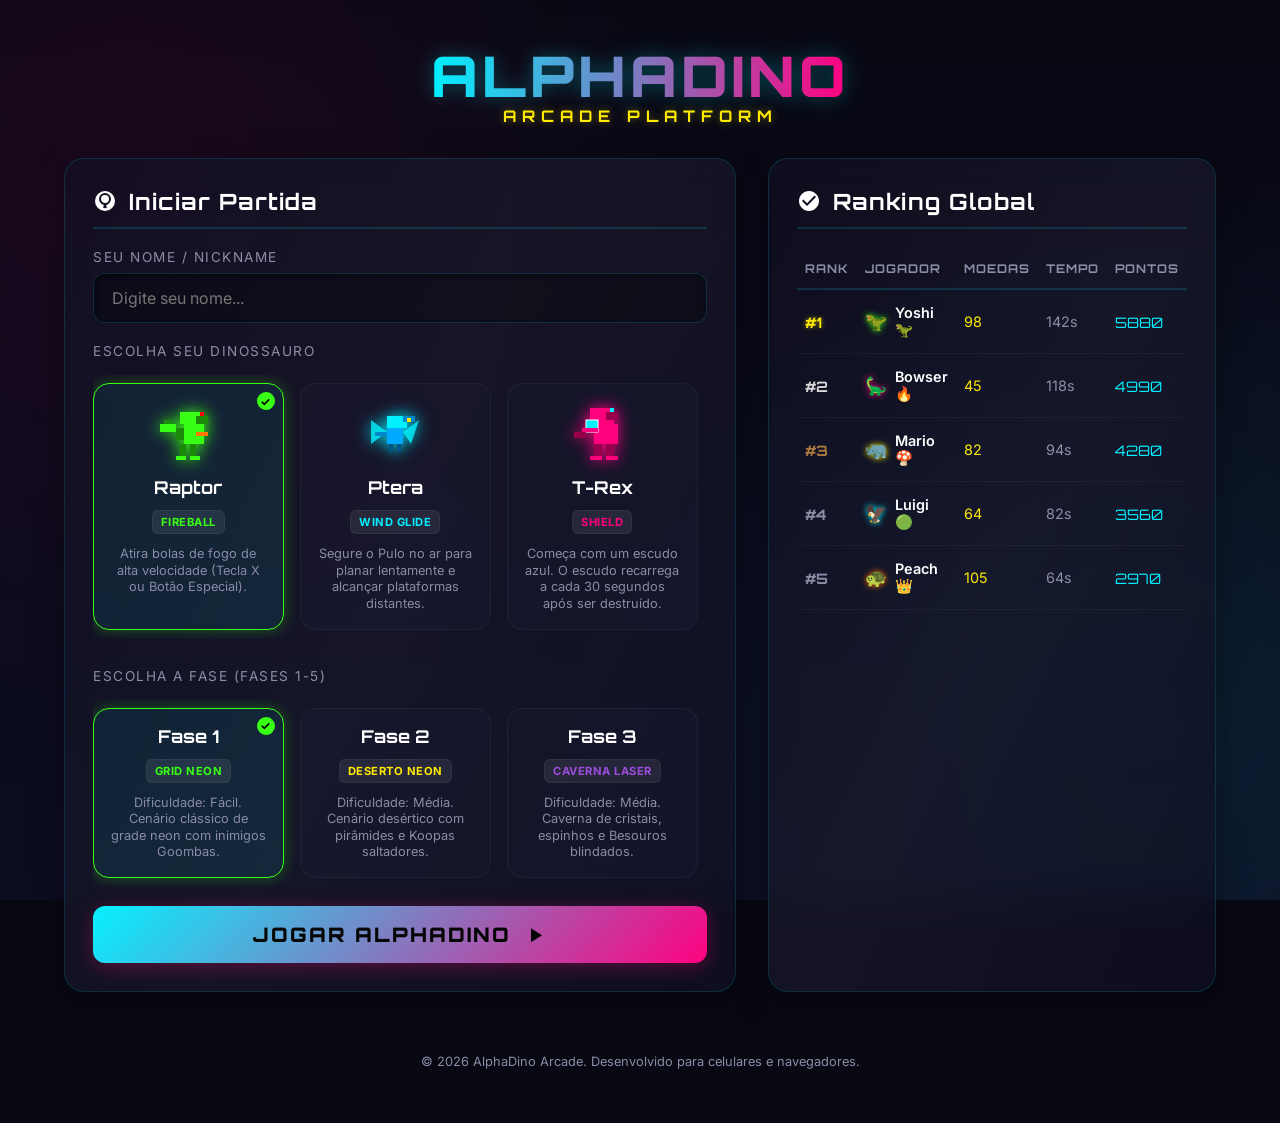
==== index.html @ 792473fb "first commit" ====
<!DOCTYPE html>
<html lang="pt-BR">
<head>
  <meta charset="UTF-8">
  <meta name="viewport" content="width=device-width, initial-scale=1.0">
  <title>AlphaDino - Plataforma de Jogos Neon Platformer</title>
  <link rel="stylesheet" href="style.css">
  <link rel="manifest" href="manifest.json">
  <meta name="theme-color" content="#080813">
  <link rel="apple-touch-icon" href="icon-192.png">
</head>
<body>
  <div class="container">
    
    <header>
      <div class="logo-container">
        <h1 class="logo-main" id="platform-title">AlphaDino</h1>
        <div class="logo-sub">Arcade Platform</div>
      </div>
    </header>

    <main class="dashboard-grid">
      
      <!-- Character Selection & Name Setup -->
      <section class="card" aria-labelledby="char-setup-title">
        <h2 id="char-setup-title" class="card-title">
          <svg style="width:24px;height:24px" viewBox="0 0 24 24">
            <path fill="currentColor" d="M12,2A10,10 0 0,0 2,12A10,10 0 0,0 12,22A10,10 0 0,0 22,12A10,10 0 0,0 12,2M12,4A6,6 0 0,1 18,10C18,12.91 15.96,15.35 13.14,15.88L13.88,18.64L12,19.14L10.12,18.64L10.86,15.88C8.04,15.35 6,12.91 6,10A6,6 0 0,1 12,4M12,6A4,4 0 0,0 8,10C8,12.2 9.8,14 12,14A4,4 0 0,0 16,10A4,4 0 0,0 12,6Z" />
          </svg>
          Iniciar Partida
        </h2>
        
        <!-- Player Name Setup -->
        <div class="setup-group">
          <label class="setup-label" for="player-name">Seu Nome / Nickname</label>
          <input type="text" id="player-name" class="input-glow" placeholder="Digite seu nome..." maxlength="15" autocomplete="off">
        </div>

        <!-- Character Carousel -->
        <div class="character-select-container">
          <label class="setup-label">Escolha seu Dinossauro</label>
          <div class="character-carousel" id="char-carousel">
            
            <!-- Character 1: Raptor (Green) -->
            <div class="character-card selected" data-char="raptor" style="--selected-color: var(--neon-green); --selected-color-rgb: 57, 255, 20;">
              <div class="character-sprite">
                <svg viewBox="0 0 64 64">
                  <!-- Green Cyber Raptor -->
                  <rect x="24" y="12" width="24" height="12" fill="#39ff14" />
                  <rect x="40" y="16" width="12" height="8" fill="#1b8a0a" />
                  <rect x="44" y="12" width="4" height="4" fill="#ff0000" /> <!-- Red eye -->
                  <rect x="28" y="24" width="20" height="20" fill="#39ff14" />
                  <rect x="20" y="28" width="8" height="12" fill="#1b8a0a" />
                  <rect x="4" y="24" width="16" height="8" fill="#39ff14" /> <!-- Tail -->
                  <rect x="8" y="20" width="8" height="4" fill="#1b8a0a" />
                  <!-- Fire shoot weapon attachment -->
                  <rect x="40" y="32" width="12" height="4" fill="#ff7700" />
                  <!-- Legs -->
                  <rect x="24" y="44" width="6" height="12" fill="#1b8a0a" />
                  <rect x="34" y="44" width="6" height="12" fill="#1b8a0a" />
                  <rect x="20" y="56" width="10" height="4" fill="#39ff14" />
                  <rect x="34" y="56" width="10" height="4" fill="#39ff14" />
                </svg>
              </div>
              <div class="character-name">Raptor</div>
              <span class="character-power-badge">Fireball</span>
              <div class="character-power-desc">Atira bolas de fogo de alta velocidade (Tecla X ou Botão Especial).</div>
            </div>

            <!-- Character 2: Ptera (Blue) -->
            <div class="character-card" data-char="ptera" style="--selected-color: var(--neon-cyan); --selected-color-rgb: 0, 240, 255;">
              <div class="character-sprite">
                <svg viewBox="0 0 64 64">
                  <!-- Blue Flying Ptera -->
                  <rect x="24" y="16" width="20" height="12" fill="#00f0ff" />
                  <rect x="40" y="16" width="12" height="6" fill="#0088cc" />
                  <rect x="44" y="18" width="4" height="4" fill="#ffea00" /> <!-- Yellow eye -->
                  <rect x="24" y="28" width="16" height="16" fill="#00aaff" />
                  <!-- Wings -->
                  <path d="M 8 20 L 24 32 L 8 44 Z" fill="#00f0ff" opacity="0.8"/>
                  <path d="M 40 32 L 56 20 L 48 44 Z" fill="#00f0ff" opacity="0.8"/>
                  <!-- Tail -->
                  <rect x="12" y="32" width="12" height="4" fill="#0088cc" />
                  <!-- Small Legs -->
                  <rect x="26" y="44" width="4" height="8" fill="#005588" />
                  <rect x="34" y="44" width="4" height="8" fill="#005588" />
                </svg>
              </div>
              <div class="character-name">Ptera</div>
              <span class="character-power-badge">Wind Glide</span>
              <div class="character-power-desc">Segure o Pulo no ar para planar lentamente e alcançar plataformas distantes.</div>
            </div>

            <!-- Character 3: T-Rex (Red) -->
            <div class="character-card" data-char="trex" style="--selected-color: var(--neon-magenta); --selected-color-rgb: 255, 0, 127;">
              <div class="character-sprite">
                <svg viewBox="0 0 64 64">
                  <!-- Red Shielded T-Rex -->
                  <rect x="20" y="8" width="24" height="16" fill="#ff007f" />
                  <rect x="36" y="12" width="12" height="8" fill="#99004c" />
                  <rect x="40" y="8" width="4" height="4" fill="#00f0ff" /> <!-- Cyan cyber eye -->
                  <rect x="24" y="24" width="24" height="20" fill="#ff007f" />
                  <!-- Cybernetic Armor / Shield generator on back -->
                  <rect x="16" y="20" width="12" height="12" fill="#00f0ff" stroke="#fff" stroke-width="1" />
                  <rect x="12" y="28" width="16" height="4" fill="#ff007f" /> <!-- Tail -->
                  <rect x="4" y="32" width="12" height="6" fill="#99004c" />
                  <!-- Big Legs -->
                  <rect x="24" y="44" width="8" height="12" fill="#99004c" />
                  <rect x="36" y="44" width="8" height="12" fill="#99004c" />
                  <rect x="20" y="56" width="12" height="4" fill="#ff007f" />
                  <rect x="36" y="56" width="12" height="4" fill="#ff007f" />
                </svg>
              </div>
              <div class="character-name">T-Rex</div>
              <span class="character-power-badge">Shield</span>
              <div class="character-power-desc">Começa com um escudo azul. O escudo recarrega a cada 30 segundos após ser destruído.</div>
            </div>

            <!-- Character 4: Trike (Yellow) -->
            <div class="character-card" data-char="trike" style="--selected-color: var(--neon-yellow); --selected-color-rgb: 255, 234, 0;">
              <div class="character-sprite">
                <svg viewBox="0 0 64 64">
                  <!-- Yellow Horned Triceratops -->
                  <rect x="24" y="16" width="20" height="16" fill="#ffea00" />
                  <!-- Horns -->
                  <polygon points="44,20 52,16 44,24" fill="#ffffff" />
                  <polygon points="40,12 48,8 40,16" fill="#ffffff" />
                  <polygon points="42,28 48,28 42,32" fill="#ffffff" />
                  <!-- Eye -->
                  <rect x="34" y="20" width="4" height="4" fill="#ff007f" />
                  <!-- Body -->
                  <rect x="16" y="28" width="24" height="18" fill="#ccaa00" />
                  <rect x="8" y="32" width="12" height="6" fill="#997700" /> <!-- Tail -->
                  <!-- Heavy Legs -->
                  <rect x="20" y="46" width="6" height="10" fill="#997700" />
                  <rect x="32" y="46" width="6" height="10" fill="#997700" />
                  <rect x="16" y="56" width="10" height="4" fill="#ffea00" />
                  <rect x="30" y="56" width="10" height="4" fill="#ffea00" />
                </svg>
              </div>
              <div class="character-name">Trike</div>
              <span class="character-power-badge">Dash Attack</span>
              <div class="character-power-desc">Dê um duplo clique no Pulo ou aperte Especial para dar um Dash e quebrar inimigos.</div>
            </div>

            <!-- Character 5: Stego (Orange) -->
            <div class="character-card" data-char="stego" style="--selected-color: var(--neon-orange); --selected-color-rgb: 255, 103, 0;">
              <div class="character-sprite">
                <svg viewBox="0 0 64 64">
                  <!-- Orange Spiked Stegosaurus -->
                  <rect x="24" y="16" width="20" height="12" fill="#ff6700" />
                  <rect x="40" y="20" width="10" height="6" fill="#cc5200" />
                  <rect x="42" y="16" width="4" height="4" fill="#00f0ff" />
                  <!-- Spikes/Plates on back -->
                  <polygon points="20,16 24,8 28,16" fill="#ff007f" />
                  <polygon points="28,16 32,8 36,16" fill="#ff007f" />
                  <polygon points="36,16 40,8 44,16" fill="#ff007f" />
                  <polygon points="12,24 16,16 20,24" fill="#ff007f" />
                  <!-- Body -->
                  <rect x="14" y="28" width="26" height="16" fill="#ff6700" />
                  <rect x="4" y="24" width="12" height="6" fill="#cc5200" /> <!-- Tail -->
                  <!-- Legs -->
                  <rect x="18" y="44" width="6" height="12" fill="#cc5200" />
                  <rect x="30" y="44" width="6" height="12" fill="#cc5200" />
                  <rect x="14" y="56" width="10" height="4" fill="#ff6700" />
                  <rect x="30" y="56" width="10" height="4" fill="#ff6700" />
                </svg>
              </div>
              <div class="character-name">Stego</div>
              <span class="character-power-badge">Magnet</span>
              <div class="character-power-desc">Ímã permanente de curto alcance para atrair todas as moedas e itens próximos.</div>
            </div>

          </div>
        </div>

        <!-- Level Selection Carousel -->
        <div class="character-select-container" style="margin-top: 10px;">
          <label class="setup-label">Escolha a Fase (Fases 1-5)</label>
          <div class="character-carousel" id="level-carousel">
            
            <!-- Level 1 -->
            <div class="character-card selected" data-level="1" style="--selected-color: var(--neon-green); --selected-color-rgb: 57, 255, 20;">
              <div class="character-name">Fase 1</div>
              <span class="character-power-badge">Grid Neon</span>
              <div class="character-power-desc">Dificuldade: Fácil.<br>Cenário clássico de grade neon com inimigos Goombas.</div>
            </div>

            <!-- Level 2 -->
            <div class="character-card" data-level="2" style="--selected-color: var(--neon-yellow); --selected-color-rgb: 255, 234, 0;">
              <div class="character-name">Fase 2</div>
              <span class="character-power-badge">Deserto Neon</span>
              <div class="character-power-desc">Dificuldade: Média.<br>Cenário desértico com pirâmides e Koopas saltadores.</div>
            </div>

            <!-- Level 3 -->
            <div class="character-card" data-level="3" style="--selected-color: var(--neon-purple); --selected-color-rgb: 157, 78, 221;">
              <div class="character-name">Fase 3</div>
              <span class="character-power-badge">Caverna Laser</span>
              <div class="character-power-desc">Dificuldade: Média.<br>Caverna de cristais, espinhos e Besouros blindados.</div>
            </div>

            <!-- Level 4 -->
            <div class="character-card" data-level="4" style="--selected-color: var(--neon-cyan); --selected-color-rgb: 0, 240, 255;">
              <div class="character-name">Fase 4</div>
              <span class="character-power-badge">Skyline Vapor</span>
              <div class="character-power-desc">Dificuldade: Difícil.<br>Prédios altos neon e Drones voadores armados.</div>
            </div>

            <!-- Level 5 -->
            <div class="character-card" data-level="5" style="--selected-color: var(--neon-magenta); --selected-color-rgb: 255, 0, 127;">
              <div class="character-name">Fase 5</div>
              <span class="character-power-badge">Core de Lava</span>
              <div class="character-power-desc">Dificuldade: Chefe.<br>Castelo de lava neon, plataformas móveis e Chefe Bowser-Dino.</div>
            </div>

          </div>
        </div>

        <!-- Start Button -->
        <button id="btn-start" class="btn-play">
          Jogar AlphaDino
          <svg style="width:24px;height:24px" viewBox="0 0 24 24">
            <path fill="currentColor" d="M8,5.14V19.14L19,12.14L8,5.14Z" />
          </svg>
        </button>
      </section>

      <!-- Leaderboard Column -->
      <section class="card" aria-labelledby="leaderboard-title">
        <h2 id="leaderboard-title" class="card-title">
          <svg style="width:24px;height:24px" viewBox="0 0 24 24">
            <path fill="currentColor" d="M12 2C6.5 2 2 6.5 2 12S6.5 22 12 22 22 17.5 22 12 17.5 2 12 2M10 17L5 12L6.41 10.59L10 14.17L17.59 6.58L19 8L10 17Z" />
          </svg>
          Ranking Global
        </h2>
        
        <div style="overflow-x: auto;">
          <table class="leaderboard-table" id="leaderboard-table">
            <thead>
              <tr>
                <th scope="col" style="width: 10%;">Rank</th>
                <th scope="col" style="width: 45%;">Jogador</th>
                <th scope="col" style="width: 15%;">Moedas</th>
                <th scope="col" style="width: 15%;">Tempo</th>
                <th scope="col" style="width: 15%;">Pontos</th>
              </tr>
            </thead>
            <tbody id="leaderboard-body">
              <!-- Dynamically populated via JS -->
            </tbody>
          </table>
          <div id="no-scores-message" class="no-scores" style="display: none;">
            Nenhuma pontuação registrada ainda. Seja o primeiro!
          </div>
        </div>
      </section>

    </main>

    <footer>
      <p>&copy; 2026 AlphaDino Arcade. Desenvolvido para celulares e navegadores.</p>
    </footer>
  </div>

  <script src="app.js"></script>
  <script>
    if ('serviceWorker' in navigator) {
      window.addEventListener('load', () => {
        navigator.serviceWorker.register('./sw.js')
          .then(reg => console.log('Service Worker registered:', reg.scope))
          .catch(err => console.log('Service Worker registration failed:', err));
      });
    }
  </script>
</body>
</html>
---- style.css ----
@import url('https://fonts.googleapis.com/css2?family=Inter:wght@300;400;600;800&family=Orbitron:wght@400;700;900&display=swap');

:root {
  --bg-color: #080813;
  --panel-bg: rgba(16, 16, 36, 0.65);
  --panel-border: rgba(0, 240, 255, 0.15);
  
  /* Neon colors */
  --neon-cyan: #00f0ff;
  --neon-magenta: #ff007f;
  --neon-yellow: #ffea00;
  --neon-green: #39ff14;
  --neon-orange: #ff6700;
  --neon-purple: #9d4edd;
  
  --text-primary: #ffffff;
  --text-secondary: #8b8ba7;
  
  --font-display: 'Orbitron', system-ui, sans-serif;
  --font-sans: 'Inter', system-ui, sans-serif;
}

* {
  box-sizing: border-box;
  margin: 0;
  padding: 0;
  -webkit-tap-highlight-color: transparent;
}

body {
  font-family: var(--font-sans);
  background-color: var(--bg-color);
  color: var(--text-primary);
  min-height: 100vh;
  display: flex;
  flex-direction: column;
  align-items: center;
  justify-content: flex-start;
  overflow-x: hidden;
  background-image: 
    radial-gradient(circle at 10% 20%, rgba(255, 0, 127, 0.08) 0%, transparent 40%),
    radial-gradient(circle at 90% 80%, rgba(0, 240, 255, 0.08) 0%, transparent 40%),
    linear-gradient(180deg, #080813 0%, #0d0d22 100%);
  background-attachment: fixed;
}

/* Custom Scrollbar */
::-webkit-scrollbar {
  width: 8px;
}
::-webkit-scrollbar-track {
  background: var(--bg-color);
}
::-webkit-scrollbar-thumb {
  background: var(--panel-border);
  border-radius: 4px;
}
::-webkit-scrollbar-thumb:hover {
  background: var(--neon-cyan);
}

/* Header & Layout Container */
.container {
  width: 100%;
  max-width: 1200px;
  padding: 24px;
  display: flex;
  flex-direction: column;
  gap: 32px;
  align-items: center;
  flex-grow: 1;
}

header {
  text-align: center;
  margin-top: 16px;
  display: flex;
  flex-direction: column;
  align-items: center;
  gap: 8px;
}

.logo-container {
  display: flex;
  flex-direction: column;
  align-items: center;
}

.logo-main {
  font-family: var(--font-display);
  font-size: 3.5rem;
  font-weight: 900;
  text-transform: uppercase;
  letter-spacing: 4px;
  background: linear-gradient(to right, var(--neon-cyan), var(--neon-magenta));
  -webkit-background-clip: text;
  -webkit-text-fill-color: transparent;
  filter: drop-shadow(0 0 10px rgba(0, 240, 255, 0.3));
  margin-bottom: -5px;
}

.logo-sub {
  font-family: var(--font-display);
  font-size: 1rem;
  font-weight: 700;
  letter-spacing: 6px;
  color: var(--neon-yellow);
  text-shadow: 0 0 8px rgba(255, 234, 0, 0.4);
  text-transform: uppercase;
}

/* Main Dashboard Layout */
.dashboard-grid {
  display: grid;
  grid-template-columns: 1fr;
  gap: 32px;
  width: 100%;
}

@media (min-width: 900px) {
  .dashboard-grid {
    grid-template-columns: 1.2fr 0.8fr;
  }
}

/* Glassmorphic Cards */
.card {
  background: var(--panel-bg);
  backdrop-filter: blur(16px);
  -webkit-backdrop-filter: blur(16px);
  border: 1px solid var(--panel-border);
  border-radius: 20px;
  padding: 28px;
  box-shadow: 0 8px 32px 0 rgba(0, 0, 0, 0.37);
  display: flex;
  flex-direction: column;
  gap: 20px;
  position: relative;
  overflow: hidden;
}

.card::before {
  content: '';
  position: absolute;
  top: 0;
  left: -50%;
  width: 200%;
  height: 100%;
  background: linear-gradient(
    to right,
    transparent,
    rgba(255, 255, 255, 0.03),
    transparent
  );
  transform: skewX(-25deg);
  pointer-events: none;
  transition: 0.75s;
}

.card:hover::before {
  left: 125%;
}

.card-title {
  font-family: var(--font-display);
  font-size: 1.4rem;
  font-weight: 700;
  color: var(--text-primary);
  display: flex;
  align-items: center;
  gap: 12px;
  border-bottom: 2px solid var(--panel-border);
  padding-bottom: 12px;
  letter-spacing: 1px;
}

/* Profile Setup Form */
.setup-group {
  display: flex;
  flex-direction: column;
  gap: 8px;
}

.setup-label {
  font-size: 0.85rem;
  text-transform: uppercase;
  letter-spacing: 1.5px;
  color: var(--text-secondary);
}

.input-glow {
  background: rgba(8, 8, 19, 0.8);
  border: 1.5px solid var(--panel-border);
  color: var(--text-primary);
  padding: 14px 18px;
  border-radius: 12px;
  font-size: 1rem;
  font-family: var(--font-sans);
  outline: none;
  transition: all 0.3s ease;
  box-shadow: inset 0 2px 4px rgba(0,0,0,0.5);
}

.input-glow:focus {
  border-color: var(--neon-cyan);
  box-shadow: 0 0 10px rgba(0, 240, 255, 0.25), inset 0 2px 4px rgba(0,0,0,0.5);
}

/* Character Selection Carousel */
.character-select-container {
  display: flex;
  flex-direction: column;
  gap: 16px;
}

.character-carousel {
  display: flex;
  gap: 16px;
  overflow-x: auto;
  padding: 8px 4px;
  scroll-snap-type: x mandatory;
  scrollbar-width: thin;
}

.character-card {
  flex: 0 0 calc(50% - 8px);
  scroll-snap-align: start;
  background: rgba(25, 25, 50, 0.4);
  border: 1.5px solid rgba(255, 255, 255, 0.05);
  border-radius: 16px;
  padding: 16px;
  display: flex;
  flex-direction: column;
  align-items: center;
  gap: 12px;
  cursor: pointer;
  transition: all 0.3s cubic-bezier(0.4, 0, 0.2, 1);
  text-align: center;
  position: relative;
}

@media (min-width: 600px) {
  .character-card {
    flex: 0 0 calc(33.33% - 11px);
  }
}

.character-card:hover {
  transform: translateY(-5px);
  border-color: rgba(255, 255, 255, 0.2);
}

.character-card.selected {
  background: rgba(0, 240, 255, 0.08);
  border-color: var(--selected-color, var(--neon-cyan));
  box-shadow: 0 0 15px rgba(var(--selected-color-rgb, 0, 240, 255), 0.3);
}

.character-card.selected::after {
  content: '✓';
  position: absolute;
  top: 8px;
  right: 8px;
  background: var(--selected-color, var(--neon-cyan));
  color: #000;
  font-weight: bold;
  font-size: 0.75rem;
  width: 18px;
  height: 18px;
  border-radius: 50%;
  display: flex;
  align-items: center;
  justify-content: center;
}

/* Character Visual Asset Mock */
.character-sprite {
  width: 64px;
  height: 64px;
  display: flex;
  align-items: center;
  justify-content: center;
  filter: drop-shadow(0 0 8px var(--selected-color));
}

.character-sprite svg {
  width: 100%;
  height: 100%;
}

.character-name {
  font-family: var(--font-display);
  font-size: 1.1rem;
  font-weight: 700;
  color: var(--text-primary);
}

.character-power-badge {
  background: rgba(255, 255, 255, 0.08);
  color: var(--selected-color, #fff);
  padding: 4px 8px;
  border-radius: 6px;
  font-size: 0.7rem;
  font-weight: 700;
  text-transform: uppercase;
  letter-spacing: 0.5px;
  border: 1px solid rgba(255,255,255,0.05);
}

.character-power-desc {
  font-size: 0.8rem;
  color: var(--text-secondary);
  line-height: 1.3;
}

/* Play Button */
.btn-play {
  background: linear-gradient(135deg, var(--neon-cyan) 0%, var(--neon-magenta) 100%);
  color: #000000;
  font-family: var(--font-display);
  font-size: 1.25rem;
  font-weight: 900;
  text-transform: uppercase;
  letter-spacing: 2px;
  padding: 16px 32px;
  border: none;
  border-radius: 12px;
  cursor: pointer;
  transition: all 0.3s ease;
  width: 100%;
  box-shadow: 0 4px 20px rgba(255, 0, 127, 0.3);
  display: flex;
  align-items: center;
  justify-content: center;
  gap: 12px;
}

.btn-play:hover {
  transform: translateY(-2px) scale(1.01);
  box-shadow: 
    0 0 20px rgba(0, 240, 255, 0.4),
    0 0 40px rgba(255, 0, 127, 0.4);
  color: #ffffff;
}

.btn-play:active {
  transform: translateY(1px);
}

/* Leaderboard Styling */
.leaderboard-table {
  width: 100%;
  border-collapse: collapse;
  text-align: left;
  font-size: 0.9rem;
}

.leaderboard-table th {
  font-family: var(--font-display);
  font-size: 0.75rem;
  font-weight: 700;
  text-transform: uppercase;
  color: var(--text-secondary);
  padding: 12px 8px;
  border-bottom: 2px solid var(--panel-border);
  letter-spacing: 1px;
}

.leaderboard-table td {
  padding: 14px 8px;
  border-bottom: 1px solid rgba(255, 255, 255, 0.04);
  font-weight: 400;
}

.leaderboard-table tr:hover td {
  background: rgba(255, 255, 255, 0.02);
}

.leaderboard-table tr:nth-child(1) .rank-num { color: var(--neon-yellow); font-weight: bold; text-shadow: 0 0 5px rgba(255,234,0,0.5); }
.leaderboard-table tr:nth-child(2) .rank-num { color: #d7d7d7; }
.leaderboard-table tr:nth-child(3) .rank-num { color: #ad783c; }

.rank-num {
  font-family: var(--font-display);
  font-weight: 700;
  color: var(--text-secondary);
}

.player-name-cell {
  font-weight: 600;
  display: flex;
  align-items: center;
  gap: 8px;
}

.mini-sprite {
  width: 20px;
  height: 20px;
  border-radius: 4px;
}

.score-num {
  font-family: var(--font-display);
  color: var(--neon-cyan);
}

.coins-num {
  color: var(--neon-yellow);
}

.time-num {
  color: var(--text-secondary);
}

.no-scores {
  text-align: center;
  color: var(--text-secondary);
  padding: 30px 0;
  font-style: italic;
}

/* Footer styling */
footer {
  text-align: center;
  padding: 30px 10px;
  color: var(--text-secondary);
  font-size: 0.8rem;
  margin-top: auto;
  width: 100%;
}
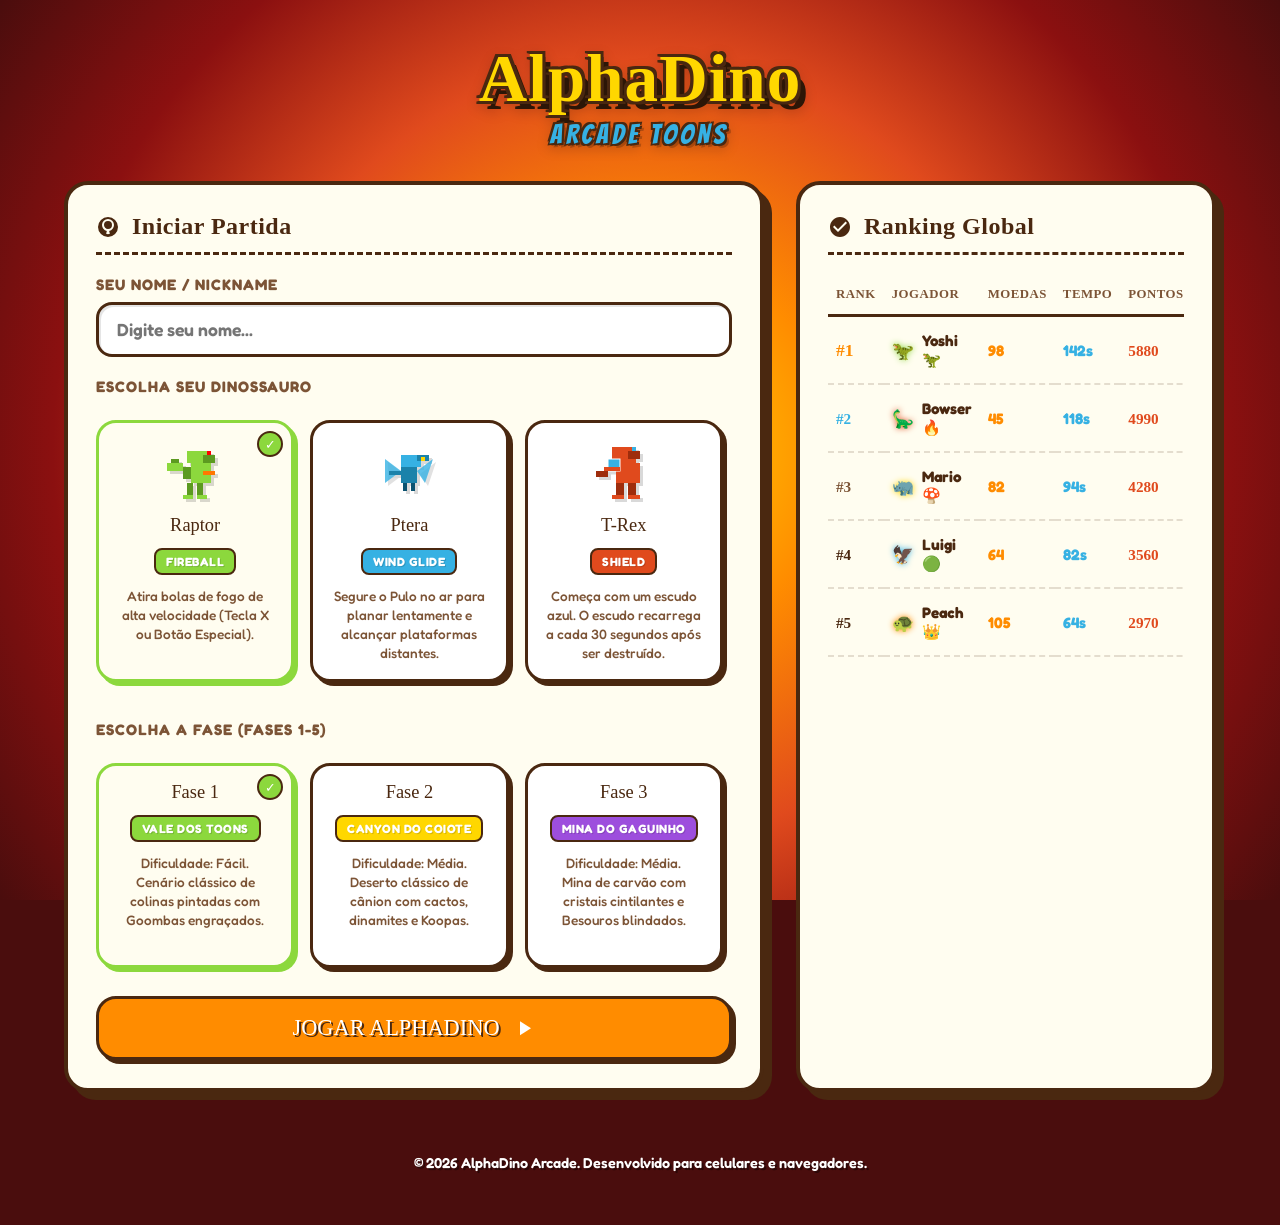
==== commit a4160e11: "Overhaul platformer and dashboard to cartoon Looney Tunes style with concentric circles, comic fonts" ====
--- a/index.html
+++ b/index.html
@@ -3,10 +3,10 @@
 <head>
   <meta charset="UTF-8">
   <meta name="viewport" content="width=device-width, initial-scale=1.0">
-  <title>AlphaDino - Plataforma de Jogos Neon Platformer</title>
+  <title>AlphaDino - Plataforma Cartoon Platformer</title>
   <link rel="stylesheet" href="style.css">
   <link rel="manifest" href="manifest.json">
-  <meta name="theme-color" content="#080813">
+  <meta name="theme-color" content="#ff8c00">
   <link rel="apple-touch-icon" href="icon-192.png">
 </head>
 <body>
@@ -15,10 +15,10 @@
     <header>
       <div class="logo-container">
         <h1 class="logo-main" id="platform-title">AlphaDino</h1>
-        <div class="logo-sub">Arcade Platform</div>
+        <div class="logo-sub">Arcade Toons</div>
       </div>
     </header>
-
+ 
     <main class="dashboard-grid">
       
       <!-- Character Selection & Name Setup -->
@@ -35,188 +35,188 @@
           <label class="setup-label" for="player-name">Seu Nome / Nickname</label>
           <input type="text" id="player-name" class="input-glow" placeholder="Digite seu nome..." maxlength="15" autocomplete="off">
         </div>
-
+ 
         <!-- Character Carousel -->
         <div class="character-select-container">
           <label class="setup-label">Escolha seu Dinossauro</label>
           <div class="character-carousel" id="char-carousel">
             
             <!-- Character 1: Raptor (Green) -->
-            <div class="character-card selected" data-char="raptor" style="--selected-color: var(--neon-green); --selected-color-rgb: 57, 255, 20;">
+            <div class="character-card selected" data-char="raptor" style="--selected-color: var(--toon-green);">
               <div class="character-sprite">
                 <svg viewBox="0 0 64 64">
                   <!-- Green Cyber Raptor -->
-                  <rect x="24" y="12" width="24" height="12" fill="#39ff14" />
-                  <rect x="40" y="16" width="12" height="8" fill="#1b8a0a" />
+                  <rect x="24" y="12" width="24" height="12" fill="#8cd83d" />
+                  <rect x="40" y="16" width="12" height="8" fill="#5c9a20" />
                   <rect x="44" y="12" width="4" height="4" fill="#ff0000" /> <!-- Red eye -->
-                  <rect x="28" y="24" width="20" height="20" fill="#39ff14" />
-                  <rect x="20" y="28" width="8" height="12" fill="#1b8a0a" />
-                  <rect x="4" y="24" width="16" height="8" fill="#39ff14" /> <!-- Tail -->
-                  <rect x="8" y="20" width="8" height="4" fill="#1b8a0a" />
+                  <rect x="28" y="24" width="20" height="20" fill="#8cd83d" />
+                  <rect x="20" y="28" width="8" height="12" fill="#5c9a20" />
+                  <rect x="4" y="24" width="16" height="8" fill="#8cd83d" /> <!-- Tail -->
+                  <rect x="8" y="20" width="8" height="4" fill="#5c9a20" />
                   <!-- Fire shoot weapon attachment -->
                   <rect x="40" y="32" width="12" height="4" fill="#ff7700" />
                   <!-- Legs -->
-                  <rect x="24" y="44" width="6" height="12" fill="#1b8a0a" />
-                  <rect x="34" y="44" width="6" height="12" fill="#1b8a0a" />
-                  <rect x="20" y="56" width="10" height="4" fill="#39ff14" />
-                  <rect x="34" y="56" width="10" height="4" fill="#39ff14" />
+                  <rect x="24" y="44" width="6" height="12" fill="#5c9a20" />
+                  <rect x="34" y="44" width="6" height="12" fill="#5c9a20" />
+                  <rect x="20" y="56" width="10" height="4" fill="#8cd83d" />
+                  <rect x="34" y="56" width="10" height="4" fill="#8cd83d" />
                 </svg>
               </div>
               <div class="character-name">Raptor</div>
-              <span class="character-power-badge">Fireball</span>
+              <span class="character-power-badge" style="--selected-color: var(--toon-green)">Fireball</span>
               <div class="character-power-desc">Atira bolas de fogo de alta velocidade (Tecla X ou Botão Especial).</div>
             </div>
-
+ 
             <!-- Character 2: Ptera (Blue) -->
-            <div class="character-card" data-char="ptera" style="--selected-color: var(--neon-cyan); --selected-color-rgb: 0, 240, 255;">
+            <div class="character-card" data-char="ptera" style="--selected-color: var(--toon-blue);">
               <div class="character-sprite">
                 <svg viewBox="0 0 64 64">
                   <!-- Blue Flying Ptera -->
-                  <rect x="24" y="16" width="20" height="12" fill="#00f0ff" />
-                  <rect x="40" y="16" width="12" height="6" fill="#0088cc" />
-                  <rect x="44" y="18" width="4" height="4" fill="#ffea00" /> <!-- Yellow eye -->
-                  <rect x="24" y="28" width="16" height="16" fill="#00aaff" />
+                  <rect x="24" y="16" width="20" height="12" fill="#36b1e3" />
+                  <rect x="40" y="16" width="12" height="6" fill="#1b82aa" />
+                  <rect x="44" y="18" width="4" height="4" fill="#ffd700" /> <!-- Yellow eye -->
+                  <rect x="24" y="28" width="16" height="16" fill="#1b82aa" />
                   <!-- Wings -->
-                  <path d="M 8 20 L 24 32 L 8 44 Z" fill="#00f0ff" opacity="0.8"/>
-                  <path d="M 40 32 L 56 20 L 48 44 Z" fill="#00f0ff" opacity="0.8"/>
+                  <path d="M 8 20 L 24 32 L 8 44 Z" fill="#36b1e3" opacity="0.8"/>
+                  <path d="M 40 32 L 56 20 L 48 44 Z" fill="#36b1e3" opacity="0.8"/>
                   <!-- Tail -->
-                  <rect x="12" y="32" width="12" height="4" fill="#0088cc" />
+                  <rect x="12" y="32" width="12" height="4" fill="#1b82aa" />
                   <!-- Small Legs -->
-                  <rect x="26" y="44" width="4" height="8" fill="#005588" />
-                  <rect x="34" y="44" width="4" height="8" fill="#005588" />
+                  <rect x="26" y="44" width="4" height="8" fill="#0b5270" />
+                  <rect x="34" y="44" width="4" height="8" fill="#0b5270" />
                 </svg>
               </div>
               <div class="character-name">Ptera</div>
-              <span class="character-power-badge">Wind Glide</span>
+              <span class="character-power-badge" style="--selected-color: var(--toon-blue)">Wind Glide</span>
               <div class="character-power-desc">Segure o Pulo no ar para planar lentamente e alcançar plataformas distantes.</div>
             </div>
-
+ 
             <!-- Character 3: T-Rex (Red) -->
-            <div class="character-card" data-char="trex" style="--selected-color: var(--neon-magenta); --selected-color-rgb: 255, 0, 127;">
+            <div class="character-card" data-char="trex" style="--selected-color: var(--toon-red);">
               <div class="character-sprite">
                 <svg viewBox="0 0 64 64">
                   <!-- Red Shielded T-Rex -->
-                  <rect x="20" y="8" width="24" height="16" fill="#ff007f" />
-                  <rect x="36" y="12" width="12" height="8" fill="#99004c" />
-                  <rect x="40" y="8" width="4" height="4" fill="#00f0ff" /> <!-- Cyan cyber eye -->
-                  <rect x="24" y="24" width="24" height="20" fill="#ff007f" />
+                  <rect x="20" y="8" width="24" height="16" fill="#e04a1d" />
+                  <rect x="36" y="12" width="12" height="8" fill="#9e2d0d" />
+                  <rect x="40" y="8" width="4" height="4" fill="#36b1e3" /> <!-- Cyan eye -->
+                  <rect x="24" y="24" width="24" height="20" fill="#e04a1d" />
                   <!-- Cybernetic Armor / Shield generator on back -->
-                  <rect x="16" y="20" width="12" height="12" fill="#00f0ff" stroke="#fff" stroke-width="1" />
-                  <rect x="12" y="28" width="16" height="4" fill="#ff007f" /> <!-- Tail -->
-                  <rect x="4" y="32" width="12" height="6" fill="#99004c" />
+                  <rect x="16" y="20" width="12" height="12" fill="#36b1e3" stroke="#fff" stroke-width="1" />
+                  <rect x="12" y="28" width="16" height="4" fill="#e04a1d" /> <!-- Tail -->
+                  <rect x="4" y="32" width="12" height="6" fill="#9e2d0d" />
                   <!-- Big Legs -->
-                  <rect x="24" y="44" width="8" height="12" fill="#99004c" />
-                  <rect x="36" y="44" width="8" height="12" fill="#99004c" />
-                  <rect x="20" y="56" width="12" height="4" fill="#ff007f" />
-                  <rect x="36" y="56" width="12" height="4" fill="#ff007f" />
+                  <rect x="24" y="44" width="8" height="12" fill="#9e2d0d" />
+                  <rect x="36" y="44" width="8" height="12" fill="#9e2d0d" />
+                  <rect x="20" y="56" width="12" height="4" fill="#e04a1d" />
+                  <rect x="36" y="56" width="12" height="4" fill="#e04a1d" />
                 </svg>
               </div>
               <div class="character-name">T-Rex</div>
-              <span class="character-power-badge">Shield</span>
+              <span class="character-power-badge" style="--selected-color: var(--toon-red)">Shield</span>
               <div class="character-power-desc">Começa com um escudo azul. O escudo recarrega a cada 30 segundos após ser destruído.</div>
             </div>
-
+ 
             <!-- Character 4: Trike (Yellow) -->
-            <div class="character-card" data-char="trike" style="--selected-color: var(--neon-yellow); --selected-color-rgb: 255, 234, 0;">
+            <div class="character-card" data-char="trike" style="--selected-color: var(--toon-yellow);">
               <div class="character-sprite">
                 <svg viewBox="0 0 64 64">
                   <!-- Yellow Horned Triceratops -->
-                  <rect x="24" y="16" width="20" height="16" fill="#ffea00" />
+                  <rect x="24" y="16" width="20" height="16" fill="#ffd700" />
                   <!-- Horns -->
                   <polygon points="44,20 52,16 44,24" fill="#ffffff" />
                   <polygon points="40,12 48,8 40,16" fill="#ffffff" />
                   <polygon points="42,28 48,28 42,32" fill="#ffffff" />
                   <!-- Eye -->
-                  <rect x="34" y="20" width="4" height="4" fill="#ff007f" />
+                  <rect x="34" y="20" width="4" height="4" fill="#e04a1d" />
                   <!-- Body -->
-                  <rect x="16" y="28" width="24" height="18" fill="#ccaa00" />
-                  <rect x="8" y="32" width="12" height="6" fill="#997700" /> <!-- Tail -->
+                  <rect x="16" y="28" width="24" height="18" fill="#bfa200" />
+                  <rect x="8" y="32" width="12" height="6" fill="#8c7700" /> <!-- Tail -->
                   <!-- Heavy Legs -->
-                  <rect x="20" y="46" width="6" height="10" fill="#997700" />
-                  <rect x="32" y="46" width="6" height="10" fill="#997700" />
-                  <rect x="16" y="56" width="10" height="4" fill="#ffea00" />
-                  <rect x="30" y="56" width="10" height="4" fill="#ffea00" />
+                  <rect x="20" y="46" width="6" height="10" fill="#8c7700" />
+                  <rect x="32" y="46" width="6" height="10" fill="#8c7700" />
+                  <rect x="16" y="56" width="10" height="4" fill="#ffd700" />
+                  <rect x="30" y="56" width="10" height="4" fill="#ffd700" />
                 </svg>
               </div>
               <div class="character-name">Trike</div>
-              <span class="character-power-badge">Dash Attack</span>
+              <span class="character-power-badge" style="--selected-color: var(--toon-yellow)">Dash Attack</span>
               <div class="character-power-desc">Dê um duplo clique no Pulo ou aperte Especial para dar um Dash e quebrar inimigos.</div>
             </div>
-
+ 
             <!-- Character 5: Stego (Orange) -->
-            <div class="character-card" data-char="stego" style="--selected-color: var(--neon-orange); --selected-color-rgb: 255, 103, 0;">
+            <div class="character-card" data-char="stego" style="--selected-color: var(--toon-orange);">
               <div class="character-sprite">
                 <svg viewBox="0 0 64 64">
                   <!-- Orange Spiked Stegosaurus -->
-                  <rect x="24" y="16" width="20" height="12" fill="#ff6700" />
-                  <rect x="40" y="20" width="10" height="6" fill="#cc5200" />
-                  <rect x="42" y="16" width="4" height="4" fill="#00f0ff" />
+                  <rect x="24" y="16" width="20" height="12" fill="#ff8c00" />
+                  <rect x="40" y="20" width="10" height="6" fill="#c46c00" />
+                  <rect x="42" y="16" width="4" height="4" fill="#36b1e3" />
                   <!-- Spikes/Plates on back -->
-                  <polygon points="20,16 24,8 28,16" fill="#ff007f" />
-                  <polygon points="28,16 32,8 36,16" fill="#ff007f" />
-                  <polygon points="36,16 40,8 44,16" fill="#ff007f" />
-                  <polygon points="12,24 16,16 20,24" fill="#ff007f" />
+                  <polygon points="20,16 24,8 28,16" fill="#e04a1d" />
+                  <polygon points="28,16 32,8 36,16" fill="#e04a1d" />
+                  <polygon points="36,16 40,8 44,16" fill="#e04a1d" />
+                  <polygon points="12,24 16,16 20,24" fill="#e04a1d" />
                   <!-- Body -->
-                  <rect x="14" y="28" width="26" height="16" fill="#ff6700" />
-                  <rect x="4" y="24" width="12" height="6" fill="#cc5200" /> <!-- Tail -->
+                  <rect x="14" y="28" width="26" height="16" fill="#ff8c00" />
+                  <rect x="4" y="24" width="12" height="6" fill="#c46c00" /> <!-- Tail -->
                   <!-- Legs -->
-                  <rect x="18" y="44" width="6" height="12" fill="#cc5200" />
-                  <rect x="30" y="44" width="6" height="12" fill="#cc5200" />
-                  <rect x="14" y="56" width="10" height="4" fill="#ff6700" />
-                  <rect x="30" y="56" width="10" height="4" fill="#ff6700" />
+                  <rect x="18" y="44" width="6" height="12" fill="#c46c00" />
+                  <rect x="30" y="44" width="6" height="12" fill="#c46c00" />
+                  <rect x="14" y="56" width="10" height="4" fill="#ff8c00" />
+                  <rect x="30" y="56" width="10" height="4" fill="#ff8c00" />
                 </svg>
               </div>
               <div class="character-name">Stego</div>
-              <span class="character-power-badge">Magnet</span>
+              <span class="character-power-badge" style="--selected-color: var(--toon-orange)">Magnet</span>
               <div class="character-power-desc">Ímã permanente de curto alcance para atrair todas as moedas e itens próximos.</div>
             </div>
-
+ 
           </div>
         </div>
-
+ 
         <!-- Level Selection Carousel -->
         <div class="character-select-container" style="margin-top: 10px;">
           <label class="setup-label">Escolha a Fase (Fases 1-5)</label>
           <div class="character-carousel" id="level-carousel">
             
             <!-- Level 1 -->
-            <div class="character-card selected" data-level="1" style="--selected-color: var(--neon-green); --selected-color-rgb: 57, 255, 20;">
+            <div class="character-card selected" data-level="1" style="--selected-color: var(--toon-green);">
               <div class="character-name">Fase 1</div>
-              <span class="character-power-badge">Grid Neon</span>
-              <div class="character-power-desc">Dificuldade: Fácil.<br>Cenário clássico de grade neon com inimigos Goombas.</div>
-            </div>
-
+              <span class="character-power-badge" style="--selected-color: var(--toon-green)">Vale dos Toons</span>
+              <div class="character-power-desc">Dificuldade: Fácil.<br>Cenário clássico de colinas pintadas com Goombas engraçados.</div>
+            </div>
+ 
             <!-- Level 2 -->
-            <div class="character-card" data-level="2" style="--selected-color: var(--neon-yellow); --selected-color-rgb: 255, 234, 0;">
+            <div class="character-card" data-level="2" style="--selected-color: var(--toon-yellow);">
               <div class="character-name">Fase 2</div>
-              <span class="character-power-badge">Deserto Neon</span>
-              <div class="character-power-desc">Dificuldade: Média.<br>Cenário desértico com pirâmides e Koopas saltadores.</div>
-            </div>
-
+              <span class="character-power-badge" style="--selected-color: var(--toon-yellow)">Canyon do Coiote</span>
+              <div class="character-power-desc">Dificuldade: Média.<br>Deserto clássico de cânion com cactos, dinamites e Koopas.</div>
+            </div>
+ 
             <!-- Level 3 -->
-            <div class="character-card" data-level="3" style="--selected-color: var(--neon-purple); --selected-color-rgb: 157, 78, 221;">
+            <div class="character-card" data-level="3" style="--selected-color: var(--toon-purple);">
               <div class="character-name">Fase 3</div>
-              <span class="character-power-badge">Caverna Laser</span>
-              <div class="character-power-desc">Dificuldade: Média.<br>Caverna de cristais, espinhos e Besouros blindados.</div>
-            </div>
-
+              <span class="character-power-badge" style="--selected-color: var(--toon-purple)">Mina do Gaguinho</span>
+              <div class="character-power-desc">Dificuldade: Média.<br>Mina de carvão com cristais cintilantes e Besouros blindados.</div>
+            </div>
+ 
             <!-- Level 4 -->
-            <div class="character-card" data-level="4" style="--selected-color: var(--neon-cyan); --selected-color-rgb: 0, 240, 255;">
+            <div class="character-card" data-level="4" style="--selected-color: var(--toon-blue);">
               <div class="character-name">Fase 4</div>
-              <span class="character-power-badge">Skyline Vapor</span>
-              <div class="character-power-desc">Dificuldade: Difícil.<br>Prédios altos neon e Drones voadores armados.</div>
-            </div>
-
+              <span class="character-power-badge" style="--selected-color: var(--toon-blue)">Cidade Maluca</span>
+              <div class="character-power-desc">Dificuldade: Difícil.<br>Prédios malucos com chaminés curvas e Drones atrapalhados.</div>
+            </div>
+ 
             <!-- Level 5 -->
-            <div class="character-card" data-level="5" style="--selected-color: var(--neon-magenta); --selected-color-rgb: 255, 0, 127;">
+            <div class="character-card" data-level="5" style="--selected-color: var(--toon-red);">
               <div class="character-name">Fase 5</div>
-              <span class="character-power-badge">Core de Lava</span>
-              <div class="character-power-desc">Dificuldade: Chefe.<br>Castelo de lava neon, plataformas móveis e Chefe Bowser-Dino.</div>
-            </div>
-
+              <span class="character-power-badge" style="--selected-color: var(--toon-red)">Vulcão do Taz</span>
+              <div class="character-power-desc">Dificuldade: Chefe.<br>Castelo de lava fumegante, pontes de madeira e Bowser Boss cartoon.</div>
+            </div>
+ 
           </div>
         </div>
-
+ 
         <!-- Start Button -->
         <button id="btn-start" class="btn-play">
           Jogar AlphaDino
@@ -225,6 +225,7 @@
           </svg>
         </button>
       </section>
+
 
       <!-- Leaderboard Column -->
       <section class="card" aria-labelledby="leaderboard-title">
--- a/style.css
+++ b/style.css
@@ -1,23 +1,27 @@
-@import url('https://fonts.googleapis.com/css2?family=Inter:wght@300;400;600;800&family=Orbitron:wght@400;700;900&display=swap');
+@import url('https://fonts.googleapis.com/css2?family=Fredoka:wght@300;400;500;600;700&family=Slackey&family=Bangers&display=swap');
 
 :root {
-  --bg-color: #080813;
-  --panel-bg: rgba(16, 16, 36, 0.65);
-  --panel-border: rgba(0, 240, 255, 0.15);
+  --bg-color: #4a0d0d;
+  --panel-bg: #fffdf0;
+  --panel-border: #4a2810;
+  --toon-brown: #4a2810;
+  --toon-shadow: #2c1607;
   
-  /* Neon colors */
-  --neon-cyan: #00f0ff;
-  --neon-magenta: #ff007f;
-  --neon-yellow: #ffea00;
-  --neon-green: #39ff14;
-  --neon-orange: #ff6700;
-  --neon-purple: #9d4edd;
+  /* Cartoon colors */
+  --toon-yellow: #ffd700;
+  --toon-orange: #ff8c00;
+  --toon-red: #e04a1d;
+  --toon-green: #8cd83d;
+  --toon-blue: #36b1e3;
+  --toon-pink: #ff60a0;
+  --toon-purple: #9d4edd;
   
-  --text-primary: #ffffff;
-  --text-secondary: #8b8ba7;
+  --text-primary: #4a2810;
+  --text-secondary: #7c5436;
   
-  --font-display: 'Orbitron', system-ui, sans-serif;
-  --font-sans: 'Inter', system-ui, sans-serif;
+  --font-display: 'Slackey', cursive;
+  --font-sans: 'Fredoka', system-ui, sans-serif;
+  --font-action: 'Bangers', cursive;
 }
 
 * {
@@ -37,26 +41,26 @@
   align-items: center;
   justify-content: flex-start;
   overflow-x: hidden;
+  /* Looney Tunes Concentric Rings Background */
   background-image: 
-    radial-gradient(circle at 10% 20%, rgba(255, 0, 127, 0.08) 0%, transparent 40%),
-    radial-gradient(circle at 90% 80%, rgba(0, 240, 255, 0.08) 0%, transparent 40%),
-    linear-gradient(180deg, #080813 0%, #0d0d22 100%);
+    radial-gradient(circle, var(--toon-yellow) 0%, var(--toon-orange) 25%, var(--toon-red) 50%, #8b1010 75%, #4a0d0d 100%);
   background-attachment: fixed;
 }
 
 /* Custom Scrollbar */
 ::-webkit-scrollbar {
-  width: 8px;
+  width: 12px;
 }
 ::-webkit-scrollbar-track {
-  background: var(--bg-color);
+  background: var(--toon-brown);
 }
 ::-webkit-scrollbar-thumb {
-  background: var(--panel-border);
-  border-radius: 4px;
+  background: var(--toon-orange);
+  border-radius: 6px;
+  border: 3px solid var(--toon-brown);
 }
 ::-webkit-scrollbar-thumb:hover {
-  background: var(--neon-cyan);
+  background: var(--toon-yellow);
 }
 
 /* Header & Layout Container */
@@ -78,6 +82,7 @@
   flex-direction: column;
   align-items: center;
   gap: 8px;
+  filter: drop-shadow(0 4px 6px rgba(0, 0, 0, 0.15));
 }
 
 .logo-container {
@@ -88,24 +93,29 @@
 
 .logo-main {
   font-family: var(--font-display);
-  font-size: 3.5rem;
-  font-weight: 900;
-  text-transform: uppercase;
+  font-size: 4.2rem;
+  color: var(--toon-yellow);
+  text-shadow: 
+    3px 3px 0px var(--toon-brown),
+    -3px -3px 0px var(--toon-brown),
+    3px -3px 0px var(--toon-brown),
+    -3px 3px 0px var(--toon-brown),
+    8px 8px 0px var(--toon-shadow);
+  margin-bottom: 2px;
+  letter-spacing: 1px;
+}
+
+.logo-sub {
+  font-family: var(--font-action);
+  font-size: 1.7rem;
   letter-spacing: 4px;
-  background: linear-gradient(to right, var(--neon-cyan), var(--neon-magenta));
-  -webkit-background-clip: text;
-  -webkit-text-fill-color: transparent;
-  filter: drop-shadow(0 0 10px rgba(0, 240, 255, 0.3));
-  margin-bottom: -5px;
-}
-
-.logo-sub {
-  font-family: var(--font-display);
-  font-size: 1rem;
-  font-weight: 700;
-  letter-spacing: 6px;
-  color: var(--neon-yellow);
-  text-shadow: 0 0 8px rgba(255, 234, 0, 0.4);
+  color: var(--toon-blue);
+  text-shadow: 
+    2px 2px 0px var(--toon-brown),
+    -2px -2px 0px var(--toon-brown),
+    2px -2px 0px var(--toon-brown),
+    -2px 2px 0px var(--toon-brown),
+    4px 4px 0px rgba(0, 0, 0, 0.2);
   text-transform: uppercase;
 }
 
@@ -119,59 +129,40 @@
 
 @media (min-width: 900px) {
   .dashboard-grid {
-    grid-template-columns: 1.2fr 0.8fr;
+    grid-template-columns: 1.25fr 0.75fr;
   }
 }
 
-/* Glassmorphic Cards */
+/* Cartoon Panels (Cards) */
 .card {
   background: var(--panel-bg);
-  backdrop-filter: blur(16px);
-  -webkit-backdrop-filter: blur(16px);
-  border: 1px solid var(--panel-border);
-  border-radius: 20px;
+  border: 4px solid var(--panel-border);
+  border-radius: 24px;
   padding: 28px;
-  box-shadow: 0 8px 32px 0 rgba(0, 0, 0, 0.37);
+  box-shadow: 8px 8px 0px var(--toon-brown);
   display: flex;
   flex-direction: column;
   gap: 20px;
   position: relative;
   overflow: hidden;
-}
-
-.card::before {
-  content: '';
-  position: absolute;
-  top: 0;
-  left: -50%;
-  width: 200%;
-  height: 100%;
-  background: linear-gradient(
-    to right,
-    transparent,
-    rgba(255, 255, 255, 0.03),
-    transparent
-  );
-  transform: skewX(-25deg);
-  pointer-events: none;
-  transition: 0.75s;
-}
-
-.card:hover::before {
-  left: 125%;
+  transition: transform 0.2s ease, box-shadow 0.2s ease;
+}
+
+.card:hover {
+  transform: translate(-2px, -2px);
+  box-shadow: 10px 10px 0px var(--toon-brown);
 }
 
 .card-title {
   font-family: var(--font-display);
-  font-size: 1.4rem;
-  font-weight: 700;
+  font-size: 1.5rem;
   color: var(--text-primary);
   display: flex;
   align-items: center;
   gap: 12px;
-  border-bottom: 2px solid var(--panel-border);
+  border-bottom: 3px dashed var(--panel-border);
   padding-bottom: 12px;
-  letter-spacing: 1px;
+  letter-spacing: 0.5px;
 }
 
 /* Profile Setup Form */
@@ -182,28 +173,30 @@
 }
 
 .setup-label {
-  font-size: 0.85rem;
+  font-size: 0.95rem;
+  font-weight: 700;
   text-transform: uppercase;
-  letter-spacing: 1.5px;
+  letter-spacing: 1px;
   color: var(--text-secondary);
 }
 
 .input-glow {
-  background: rgba(8, 8, 19, 0.8);
-  border: 1.5px solid var(--panel-border);
+  background: #ffffff;
+  border: 3px solid var(--toon-brown);
   color: var(--text-primary);
   padding: 14px 18px;
-  border-radius: 12px;
-  font-size: 1rem;
+  border-radius: 16px;
+  font-size: 1.1rem;
   font-family: var(--font-sans);
+  font-weight: 600;
   outline: none;
-  transition: all 0.3s ease;
-  box-shadow: inset 0 2px 4px rgba(0,0,0,0.5);
+  transition: all 0.2s ease;
+  box-shadow: inset 2px 2px 0px rgba(0,0,0,0.1);
 }
 
 .input-glow:focus {
-  border-color: var(--neon-cyan);
-  box-shadow: 0 0 10px rgba(0, 240, 255, 0.25), inset 0 2px 4px rgba(0,0,0,0.5);
+  border-color: var(--toon-orange);
+  box-shadow: 0 0 0 4px rgba(255, 140, 0, 0.2), inset 2px 2px 0px rgba(0,0,0,0.1);
 }
 
 /* Character Selection Carousel */
@@ -225,18 +218,19 @@
 .character-card {
   flex: 0 0 calc(50% - 8px);
   scroll-snap-align: start;
-  background: rgba(25, 25, 50, 0.4);
-  border: 1.5px solid rgba(255, 255, 255, 0.05);
-  border-radius: 16px;
+  background: #ffffff;
+  border: 3px solid var(--toon-brown);
+  border-radius: 20px;
   padding: 16px;
   display: flex;
   flex-direction: column;
   align-items: center;
   gap: 12px;
   cursor: pointer;
-  transition: all 0.3s cubic-bezier(0.4, 0, 0.2, 1);
+  transition: all 0.2s ease;
   text-align: center;
   position: relative;
+  box-shadow: 4px 4px 0px var(--toon-brown);
 }
 
 @media (min-width: 600px) {
@@ -246,14 +240,14 @@
 }
 
 .character-card:hover {
-  transform: translateY(-5px);
-  border-color: rgba(255, 255, 255, 0.2);
+  transform: translateY(-4px);
+  box-shadow: 6px 6px 0px var(--toon-brown);
 }
 
 .character-card.selected {
-  background: rgba(0, 240, 255, 0.08);
-  border-color: var(--selected-color, var(--neon-cyan));
-  box-shadow: 0 0 15px rgba(var(--selected-color-rgb, 0, 240, 255), 0.3);
+  background: #fffdf0;
+  border-color: var(--selected-color, var(--toon-orange));
+  box-shadow: 4px 4px 0px var(--selected-color, var(--toon-orange));
 }
 
 .character-card.selected::after {
@@ -261,16 +255,17 @@
   position: absolute;
   top: 8px;
   right: 8px;
-  background: var(--selected-color, var(--neon-cyan));
-  color: #000;
+  background: var(--selected-color, var(--toon-orange));
+  color: #ffffff;
   font-weight: bold;
-  font-size: 0.75rem;
-  width: 18px;
-  height: 18px;
+  font-size: 0.8rem;
+  width: 22px;
+  height: 22px;
   border-radius: 50%;
   display: flex;
   align-items: center;
   justify-content: center;
+  border: 2px solid var(--toon-brown);
 }
 
 /* Character Visual Asset Mock */
@@ -280,7 +275,7 @@
   display: flex;
   align-items: center;
   justify-content: center;
-  filter: drop-shadow(0 0 8px var(--selected-color));
+  filter: drop-shadow(3px 3px 0px rgba(0, 0, 0, 0.15));
 }
 
 .character-sprite svg {
@@ -290,61 +285,61 @@
 
 .character-name {
   font-family: var(--font-display);
-  font-size: 1.1rem;
-  font-weight: 700;
+  font-size: 1.15rem;
   color: var(--text-primary);
 }
 
 .character-power-badge {
-  background: rgba(255, 255, 255, 0.08);
-  color: var(--selected-color, #fff);
-  padding: 4px 8px;
-  border-radius: 6px;
-  font-size: 0.7rem;
+  background: var(--selected-color, var(--toon-orange));
+  color: #ffffff;
+  padding: 4px 10px;
+  border-radius: 8px;
+  font-size: 0.75rem;
   font-weight: 700;
   text-transform: uppercase;
   letter-spacing: 0.5px;
-  border: 1px solid rgba(255,255,255,0.05);
+  border: 2px solid var(--toon-brown);
+  text-shadow: 1px 1px 0px rgba(0,0,0,0.15);
 }
 
 .character-power-desc {
-  font-size: 0.8rem;
+  font-size: 0.85rem;
   color: var(--text-secondary);
-  line-height: 1.3;
+  line-height: 1.4;
+  font-weight: 500;
 }
 
 /* Play Button */
 .btn-play {
-  background: linear-gradient(135deg, var(--neon-cyan) 0%, var(--neon-magenta) 100%);
-  color: #000000;
-  font-family: var(--font-display);
-  font-size: 1.25rem;
-  font-weight: 900;
+  background: var(--toon-orange);
+  color: #ffffff;
+  font-family: var(--font-display);
+  font-size: 1.4rem;
   text-transform: uppercase;
-  letter-spacing: 2px;
   padding: 16px 32px;
-  border: none;
-  border-radius: 12px;
+  border: 3px solid var(--toon-brown);
+  border-radius: 20px;
   cursor: pointer;
-  transition: all 0.3s ease;
-  width: 100%;
-  box-shadow: 0 4px 20px rgba(255, 0, 127, 0.3);
+  transition: all 0.15s cubic-bezier(0.175, 0.885, 0.32, 1.275);
+  width: 100%;
+  box-shadow: 4px 4px 0px var(--toon-brown);
   display: flex;
   align-items: center;
   justify-content: center;
   gap: 12px;
+  text-shadow: 2px 2px 0px var(--toon-brown);
 }
 
 .btn-play:hover {
-  transform: translateY(-2px) scale(1.01);
-  box-shadow: 
-    0 0 20px rgba(0, 240, 255, 0.4),
-    0 0 40px rgba(255, 0, 127, 0.4);
+  transform: translateY(-2px);
+  box-shadow: 6px 6px 0px var(--toon-brown);
+  background: #ffa726;
   color: #ffffff;
 }
 
 .btn-play:active {
-  transform: translateY(1px);
+  transform: translateY(2px);
+  box-shadow: 2px 2px 0px var(--toon-brown);
 }
 
 /* Leaderboard Styling */
@@ -352,64 +347,65 @@
   width: 100%;
   border-collapse: collapse;
   text-align: left;
-  font-size: 0.9rem;
+  font-size: 0.95rem;
 }
 
 .leaderboard-table th {
   font-family: var(--font-display);
-  font-size: 0.75rem;
-  font-weight: 700;
+  font-size: 0.8rem;
   text-transform: uppercase;
   color: var(--text-secondary);
   padding: 12px 8px;
-  border-bottom: 2px solid var(--panel-border);
-  letter-spacing: 1px;
+  border-bottom: 3px solid var(--toon-brown);
+  letter-spacing: 0.5px;
 }
 
 .leaderboard-table td {
   padding: 14px 8px;
-  border-bottom: 1px solid rgba(255, 255, 255, 0.04);
-  font-weight: 400;
+  border-bottom: 2px dashed rgba(74, 40, 16, 0.15);
+  font-weight: 600;
+  color: var(--text-primary);
 }
 
 .leaderboard-table tr:hover td {
-  background: rgba(255, 255, 255, 0.02);
-}
-
-.leaderboard-table tr:nth-child(1) .rank-num { color: var(--neon-yellow); font-weight: bold; text-shadow: 0 0 5px rgba(255,234,0,0.5); }
-.leaderboard-table tr:nth-child(2) .rank-num { color: #d7d7d7; }
-.leaderboard-table tr:nth-child(3) .rank-num { color: #ad783c; }
+  background: rgba(255, 140, 0, 0.05);
+}
+
+.leaderboard-table tr:nth-child(1) .rank-num { color: var(--toon-orange); font-size: 1.1rem; }
+.leaderboard-table tr:nth-child(2) .rank-num { color: var(--toon-blue); }
+.leaderboard-table tr:nth-child(3) .rank-num { color: var(--text-secondary); }
 
 .rank-num {
   font-family: var(--font-display);
+  font-weight: bold;
+}
+
+.player-name-cell {
   font-weight: 700;
-  color: var(--text-secondary);
-}
-
-.player-name-cell {
-  font-weight: 600;
   display: flex;
   align-items: center;
   gap: 8px;
 }
 
 .mini-sprite {
-  width: 20px;
-  height: 20px;
+  width: 24px;
+  height: 24px;
   border-radius: 4px;
 }
 
 .score-num {
   font-family: var(--font-display);
-  color: var(--neon-cyan);
+  color: var(--toon-red);
 }
 
 .coins-num {
-  color: var(--neon-yellow);
+  color: var(--toon-orange);
+  font-weight: bold;
 }
 
 .time-num {
-  color: var(--text-secondary);
+  color: var(--toon-blue);
+  font-weight: bold;
 }
 
 .no-scores {
@@ -417,14 +413,17 @@
   color: var(--text-secondary);
   padding: 30px 0;
   font-style: italic;
+  font-weight: 600;
 }
 
 /* Footer styling */
 footer {
   text-align: center;
   padding: 30px 10px;
-  color: var(--text-secondary);
-  font-size: 0.8rem;
+  color: #ffffff;
+  font-weight: 600;
+  font-size: 0.9rem;
   margin-top: auto;
   width: 100%;
-}
+  text-shadow: 2px 2px 0px rgba(0,0,0,0.4);
+}
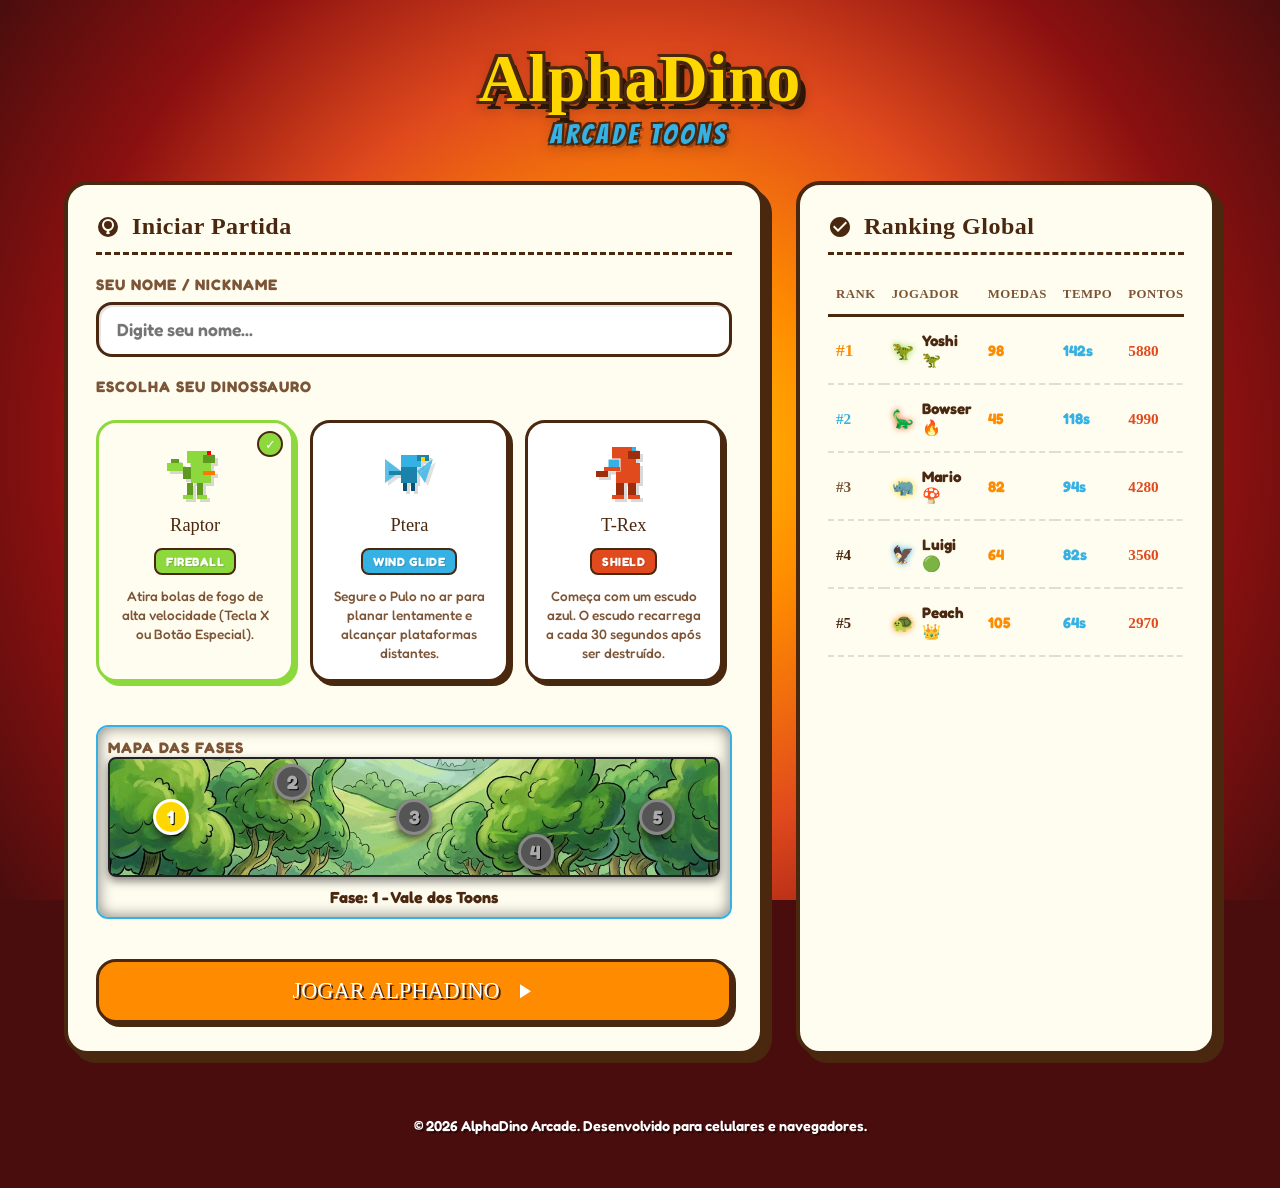
==== commit ef0ed736: "Fix syntax error and refactor assets for World Map" ====
--- a/index.html
+++ b/index.html
@@ -174,46 +174,21 @@
           </div>
         </div>
  
-        <!-- Level Selection Carousel -->
-        <div class="character-select-container" style="margin-top: 10px;">
-          <label class="setup-label">Escolha a Fase (Fases 1-5)</label>
-          <div class="character-carousel" id="level-carousel">
-            
-            <!-- Level 1 -->
-            <div class="character-card selected" data-level="1" style="--selected-color: var(--toon-green);">
-              <div class="character-name">Fase 1</div>
-              <span class="character-power-badge" style="--selected-color: var(--toon-green)">Vale dos Toons</span>
-              <div class="character-power-desc">Dificuldade: Fácil.<br>Cenário clássico de colinas pintadas com Goombas engraçados.</div>
-            </div>
- 
-            <!-- Level 2 -->
-            <div class="character-card" data-level="2" style="--selected-color: var(--toon-yellow);">
-              <div class="character-name">Fase 2</div>
-              <span class="character-power-badge" style="--selected-color: var(--toon-yellow)">Canyon do Coiote</span>
-              <div class="character-power-desc">Dificuldade: Média.<br>Deserto clássico de cânion com cactos, dinamites e Koopas.</div>
-            </div>
- 
-            <!-- Level 3 -->
-            <div class="character-card" data-level="3" style="--selected-color: var(--toon-purple);">
-              <div class="character-name">Fase 3</div>
-              <span class="character-power-badge" style="--selected-color: var(--toon-purple)">Mina do Gaguinho</span>
-              <div class="character-power-desc">Dificuldade: Média.<br>Mina de carvão com cristais cintilantes e Besouros blindados.</div>
-            </div>
- 
-            <!-- Level 4 -->
-            <div class="character-card" data-level="4" style="--selected-color: var(--toon-blue);">
-              <div class="character-name">Fase 4</div>
-              <span class="character-power-badge" style="--selected-color: var(--toon-blue)">Cidade Maluca</span>
-              <div class="character-power-desc">Dificuldade: Difícil.<br>Prédios malucos com chaminés curvas e Drones atrapalhados.</div>
-            </div>
- 
-            <!-- Level 5 -->
-            <div class="character-card" data-level="5" style="--selected-color: var(--toon-red);">
-              <div class="character-name">Fase 5</div>
-              <span class="character-power-badge" style="--selected-color: var(--toon-red)">Vulcão do Taz</span>
-              <div class="character-power-desc">Dificuldade: Chefe.<br>Castelo de lava fumegante, pontes de madeira e Bowser Boss cartoon.</div>
-            </div>
- 
+        <!-- World Map Level Selection -->
+        <div class="world-map-container" style="margin-top: 15px;">
+          <label class="setup-label">Mapa das Fases</label>
+          <div class="world-map" id="world-map">
+            <svg class="map-path" viewBox="0 0 100 100" preserveAspectRatio="none">
+              <path d="M 10,50 Q 30,20 50,50 T 90,50" stroke="var(--toon-green)" stroke-width="2" stroke-dasharray="5,5" fill="none" opacity="0.5" />
+            </svg>
+            <div class="map-node selected" data-level="1" style="left: 10%; top: 50%;">1</div>
+            <div class="map-node locked" data-level="2" style="left: 30%; top: 20%;">2</div>
+            <div class="map-node locked" data-level="3" style="left: 50%; top: 50%;">3</div>
+            <div class="map-node locked" data-level="4" style="left: 70%; top: 80%;">4</div>
+            <div class="map-node locked" data-level="5" style="left: 90%; top: 50%;">5</div>
+          </div>
+          <div class="selected-level-info" id="selected-level-info" style="text-align: center; margin-top: 10px; font-weight: bold;">
+            Fase: <span id="lbl-sel-level" class="neon-text-green">1 - Vale dos Toons</span>
           </div>
         </div>
  
--- a/style.css
+++ b/style.css
@@ -427,3 +427,83 @@
   width: 100%;
   text-shadow: 2px 2px 0px rgba(0,0,0,0.4);
 }
+
+
+/* World Map UI */
+.world-map-container {
+  width: 100%;
+  padding: 10px;
+  background: var(--surface-light);
+  border-radius: 12px;
+  border: 2px solid var(--toon-blue);
+  box-shadow: inset 0 0 15px rgba(0,0,0,0.5);
+  margin-bottom: 20px;
+}
+
+.world-map {
+  position: relative;
+  width: 100%;
+  height: 120px;
+  background: url('assets/backgrounds/bg_forest.png') center/cover no-repeat;
+  border-radius: 8px;
+  overflow: hidden;
+  border: 2px solid #222;
+  box-shadow: 0 4px 10px rgba(0,0,0,0.5);
+}
+
+.map-path {
+  position: absolute;
+  top: 0;
+  left: 0;
+  width: 100%;
+  height: 100%;
+  z-index: 1;
+}
+
+.map-node {
+  position: absolute;
+  width: 36px;
+  height: 36px;
+  background: var(--toon-green);
+  border: 3px solid #fff;
+  border-radius: 50%;
+  transform: translate(-50%, -50%);
+  z-index: 2;
+  display: flex;
+  align-items: center;
+  justify-content: center;
+  font-weight: 900;
+  color: #fff;
+  font-size: 1.2rem;
+  text-shadow: 1px 1px 0 #000;
+  cursor: pointer;
+  box-shadow: 0 4px 8px rgba(0,0,0,0.6);
+  transition: all 0.2s cubic-bezier(0.175, 0.885, 0.32, 1.275);
+}
+
+.map-node:hover {
+  transform: translate(-50%, -50%) scale(1.2);
+  box-shadow: 0 6px 12px rgba(0,0,0,0.8);
+}
+
+.map-node.selected {
+  background: var(--toon-yellow);
+  animation: node-pulse 1.5s infinite;
+  border-color: #fff;
+}
+
+.map-node.locked {
+  background: #555;
+  border-color: #888;
+  color: #aaa;
+  cursor: not-allowed;
+}
+.map-node.locked:hover {
+  transform: translate(-50%, -50%);
+}
+
+@keyframes node-pulse {
+  0% { box-shadow: 0 0 0 0 rgba(255, 215, 0, 0.7); }
+  70% { box-shadow: 0 0 0 10px rgba(255, 215, 0, 0); }
+  100% { box-shadow: 0 0 0 0 rgba(255, 215, 0, 0); }
+}
